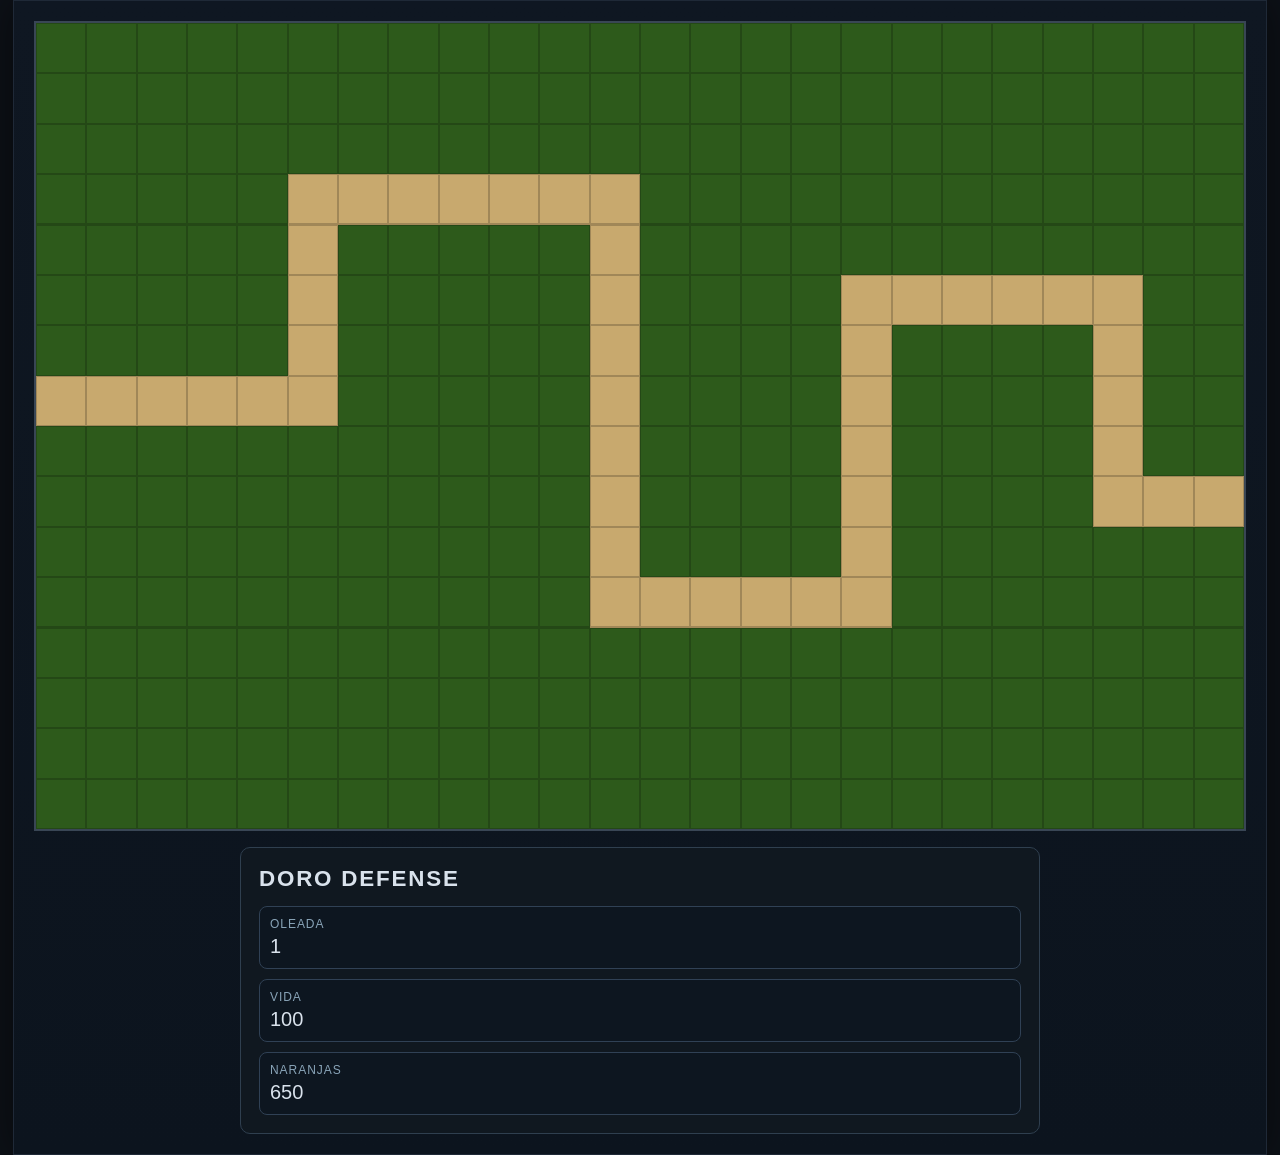
==== target/classes/index.html @ 6f1b025a "I’m doing it for real this time. I still don't know why it’s working, but I’m happy it is." ====
<!doctype html>
<html lang="en">
  <head>
    <meta charset="UTF-8" />
    <meta name="viewport" content="width=device-width, initial-scale=1.0" />
    <title>Doro Defense</title>
    <link rel="stylesheet" href="styles.css" />
  </head>
  <body>
    <div class="layout">
      <canvas id="game" width="1152" height="768"></canvas>
      <div class="sidebar">
        <h1>Doro Defense</h1>
        <div class="hud">
          <div class="card">
            <div class="label">Oleada</div>
            <div class="value">1</div>
          </div>
          <div class="card">
            <div class="label">Vida</div>
            <div class="value">100</div>
          </div>
          <div class="card">
            <div class="label">Naranjas</div>
            <div class="value">650</div>
          </div>
        </div>
      </div>
    </div>

    <script src="app.js"></script>
  </body>
</html>
---- target/classes/styles.css ----
:root {
  --bg: #0d1117;
  --panel: #101820;
  --panel-border: #2f3f4f;
  --accent: #e94560;
  --text: #d9e2ec;
  --muted: #89a4b8;
  --path: #c8a96e;
  --buildable: #2d5a1b;
  --scenery: #1a3a0a;
  --grid: #00000033;
}

* {
  box-sizing: border-box;
}

body {
  margin: 0;
  min-height: 100vh;
  display: flex;
  align-items: center;
  justify-content: center;
  background: var(--bg);
  color: var(--text);
  font-family: "Orbitron", "Segoe UI", sans-serif;
}

.layout {
  width: min(1500px, 98vw);
  display: flex;
  gap: 16px;
  padding: 20px;
  border: 1px solid #1f2937;
  background: linear-gradient(180deg, #0f1722 0%, #0c141e 100%);
  box-shadow: 0 0 40px #00000080;
}

#game {
  width: min(1152px, calc(100vw - 360px));
  height: auto;
  border: 2px solid #394655;
  background: #111;
  image-rendering: pixelated;
}

.sidebar {
  width: 280px;
  flex-shrink: 0;
  background: var(--panel);
  border: 1px solid var(--panel-border);
  border-radius: 10px;
  padding: 18px;
  display: flex;
  flex-direction: column;
  gap: 14px;
}

h1 {
  margin: 0;
  font-size: 1.4rem;
  text-transform: uppercase;
  letter-spacing: 0.08em;
}

.hud {
  display: grid;
  grid-template-columns: 1fr;
  gap: 10px;
}

.card {
  border: 1px solid #304155;
  border-radius: 8px;
  padding: 10px;
  background: #0d1620;
}

.label {
  color: var(--muted);
  font-size: 0.75rem;
  text-transform: uppercase;
  letter-spacing: 0.08em;
}

.value {
  margin-top: 4px;
  font-size: 1.25rem;
  color: var(--text);
}

.status {
  margin-top: auto;
  font-size: 0.85rem;
  color: #8fb6d8;
}

@media (max-width: 1280px) {
  .layout {
    flex-direction: column;
    align-items: center;
  }

  .sidebar {
    width: min(800px, 100%);
  }

  #game {
    width: 100%;
  }
}
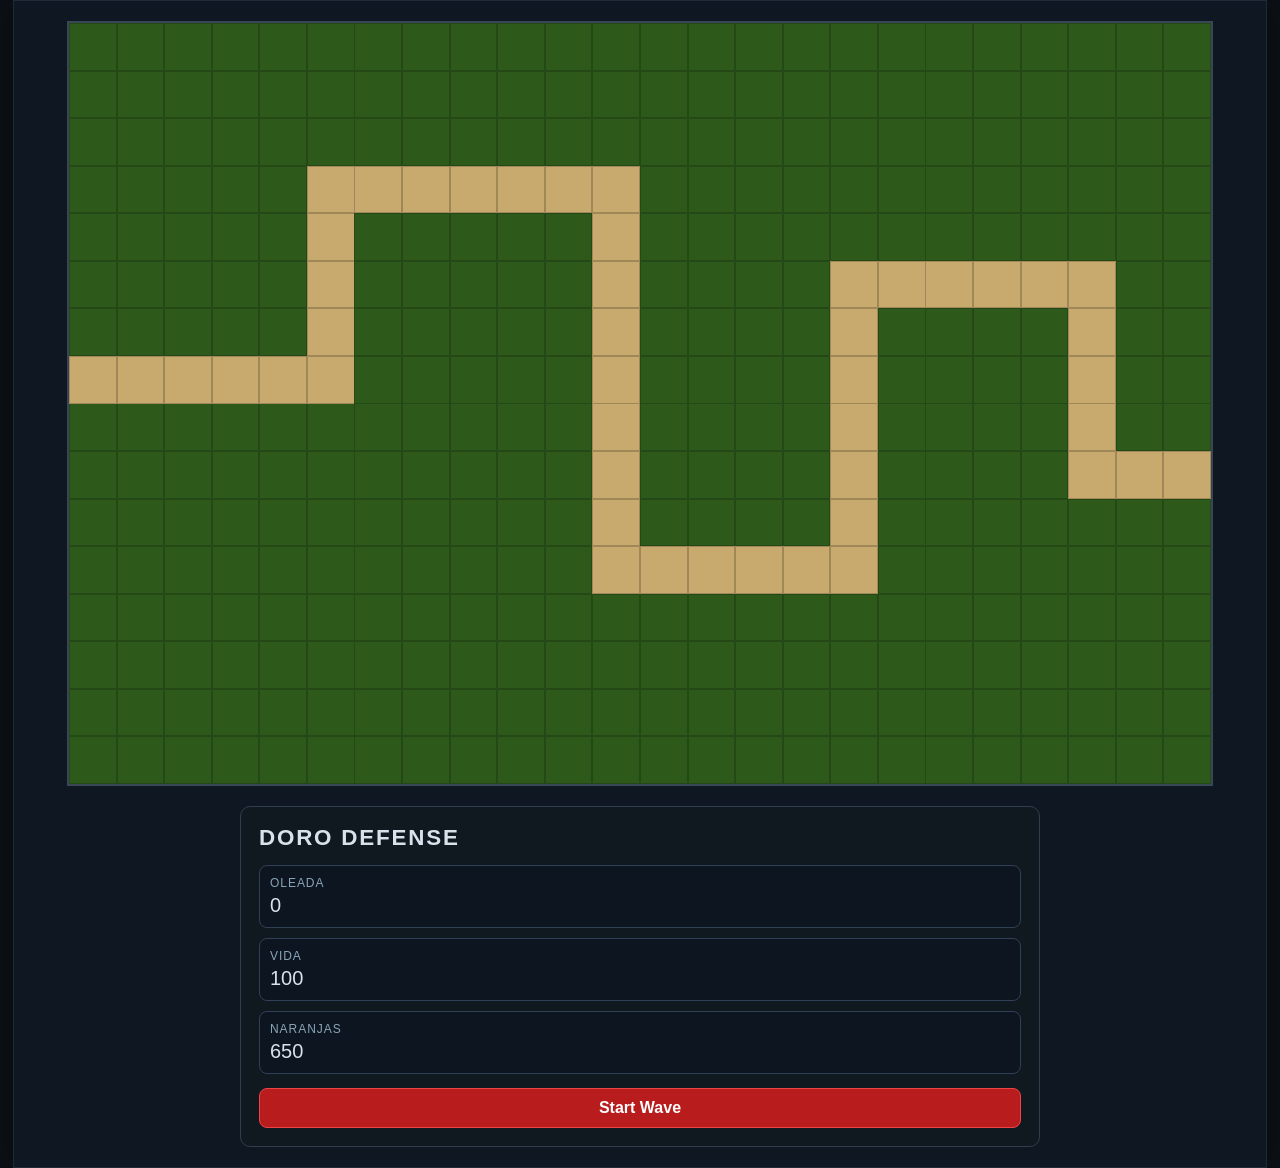
==== commit 3279a763: "feat: Implement enemy and game state management - Added EnemyDto and GameStateDto for data transfer." ====
--- a/target/classes/index.html
+++ b/target/classes/index.html
@@ -8,23 +8,27 @@
   </head>
   <body>
     <div class="layout">
-      <canvas id="game" width="1152" height="768"></canvas>
+      <div class="canvas-wrap">
+        <canvas id="game" width="1152" height="768"></canvas>
+        <div id="game-over" class="overlay hidden">Game Over</div>
+      </div>
       <div class="sidebar">
         <h1>Doro Defense</h1>
         <div class="hud">
           <div class="card">
             <div class="label">Oleada</div>
-            <div class="value">1</div>
+            <div class="value" id="hud-wave">0</div>
           </div>
           <div class="card">
             <div class="label">Vida</div>
-            <div class="value">100</div>
+            <div class="value" id="hud-lives">100</div>
           </div>
           <div class="card">
             <div class="label">Naranjas</div>
-            <div class="value">650</div>
+            <div class="value" id="hud-coins">650</div>
           </div>
         </div>
+        <button id="start-wave" class="start-wave">Start Wave</button>
       </div>
     </div>
 
--- a/target/classes/styles.css
+++ b/target/classes/styles.css
@@ -32,16 +32,39 @@
   gap: 16px;
   padding: 20px;
   border: 1px solid #1f2937;
-  background: linear-gradient(180deg, #0f1722 0%, #0c141e 100%);
+  background: #0f1722;
   box-shadow: 0 0 40px #00000080;
 }
 
 #game {
   width: min(1152px, calc(100vw - 360px));
-  height: auto;
+  max-height: 85vh;
   border: 2px solid #394655;
   background: #111;
   image-rendering: pixelated;
+}
+
+.canvas-wrap {
+  position: relative;
+  display: inline-block;
+}
+
+.overlay {
+  position: absolute;
+  inset: 0;
+  display: flex;
+  align-items: center;
+  justify-content: center;
+  font-size: clamp(2rem, 4vw, 4rem);
+  font-weight: 700;
+  color: #fca5a5;
+  background: #111827c0;
+  text-transform: uppercase;
+  letter-spacing: 0.08em;
+}
+
+.hidden {
+  display: none;
 }
 
 .sidebar {
@@ -95,6 +118,22 @@
   color: #8fb6d8;
 }
 
+.start-wave {
+  margin-top: auto;
+  border: 1px solid #ef4444;
+  background: #b91c1c;
+  color: #fff;
+  padding: 10px 12px;
+  border-radius: 8px;
+  font-size: 1rem;
+  font-weight: 700;
+  cursor: pointer;
+}
+
+.start-wave:hover {
+  filter: brightness(1.08);
+}
+
 @media (max-width: 1280px) {
   .layout {
     flex-direction: column;
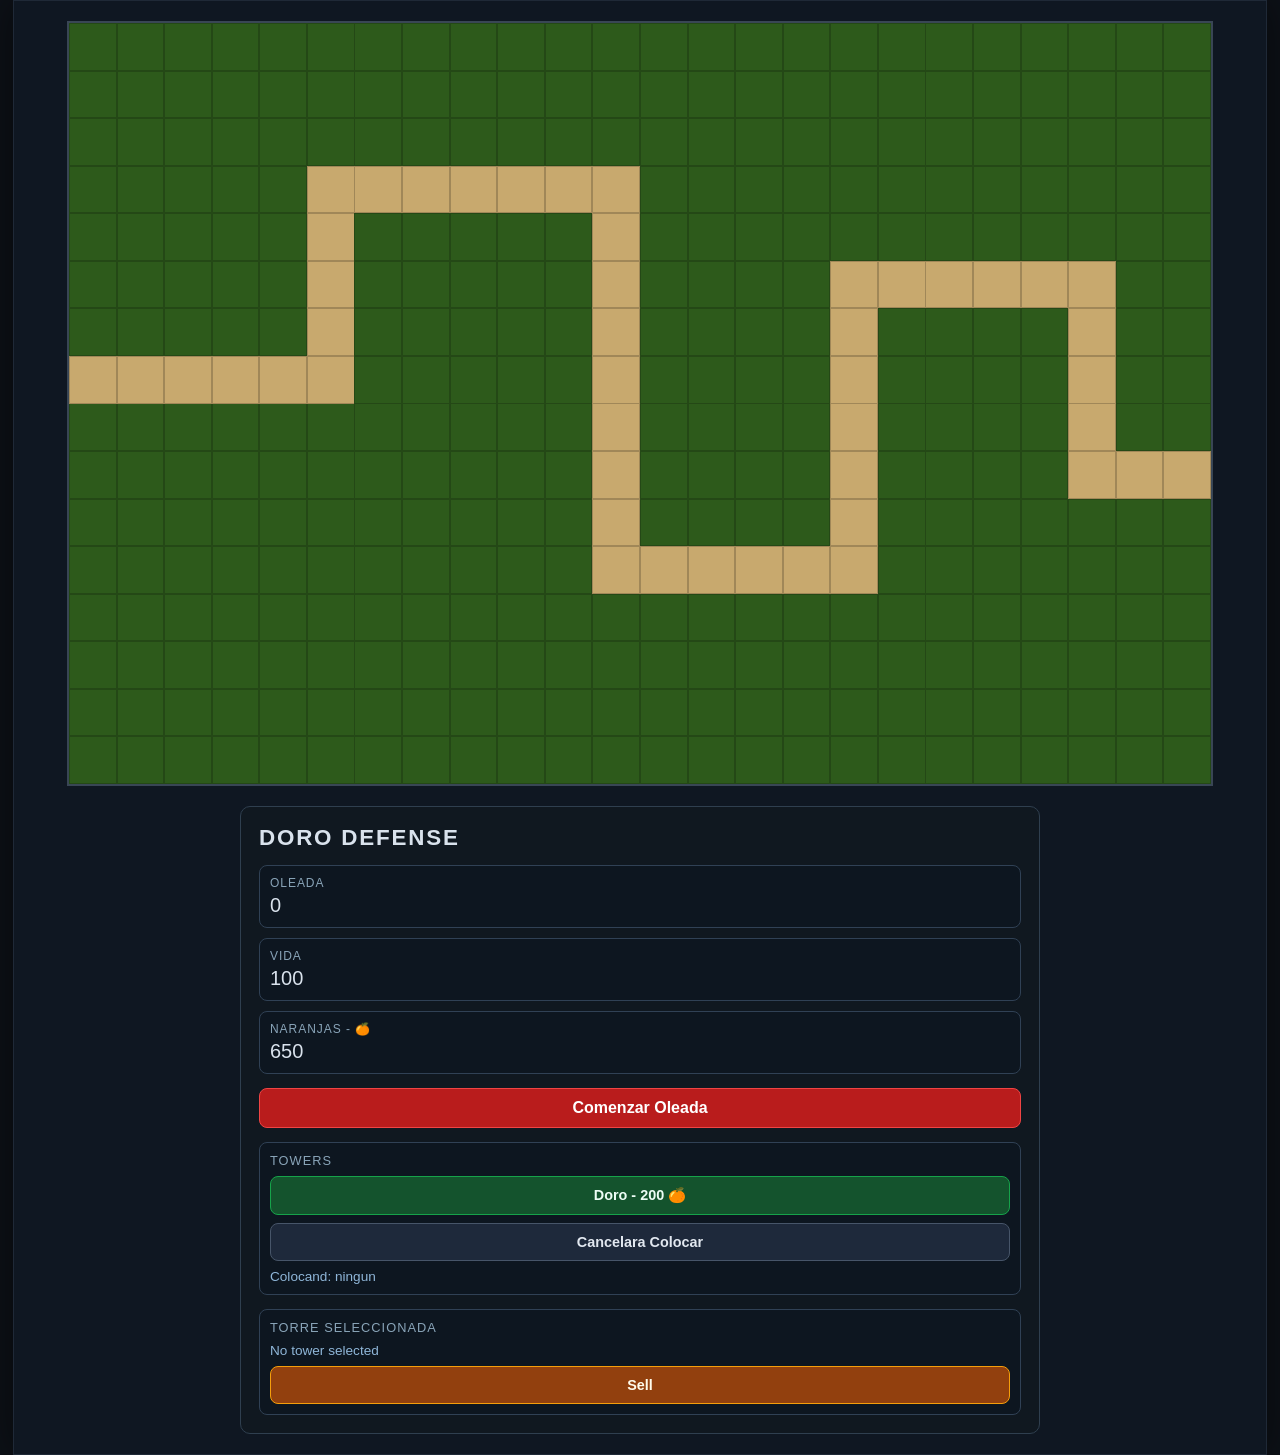
==== commit 207a2816: "feat: Add tower placement and selling functionality - Introduced `ProjectileType` enum to define dif" ====
--- a/target/classes/index.html
+++ b/target/classes/index.html
@@ -24,11 +24,26 @@
             <div class="value" id="hud-lives">100</div>
           </div>
           <div class="card">
-            <div class="label">Naranjas</div>
+            <div class="label">Naranjas - 🍊</div>
             <div class="value" id="hud-coins">650</div>
           </div>
         </div>
-        <button id="start-wave" class="start-wave">Start Wave</button>
+        <button id="start-wave" class="start-wave">Comenzar Oleada</button>
+
+        <div class="panel">
+          <div class="panel-title">Towers</div>
+          <button id="place-dart" class="tower-btn">Doro - 200 🍊</button>
+          <button id="cancel-place" class="ghost-btn">Cancelara Colocar</button>
+          <div id="build-mode" class="status">Colocando: Ninguna</div>
+        </div>
+
+        <div id="selected-panel" class="panel hidden">
+          <div class="panel-title">Torre Seleccionada</div>
+          <div id="selected-label" class="status">
+            Ninguna Torre Seleccionada
+          </div>
+          <button id="sell-button" class="sell-btn">Vender</button>
+        </div>
       </div>
     </div>
 
--- a/target/classes/styles.css
+++ b/target/classes/styles.css
@@ -134,6 +134,63 @@
   filter: brightness(1.08);
 }
 
+.panel {
+  border: 1px solid #304155;
+  border-radius: 8px;
+  background: #0d1620;
+  padding: 10px;
+  display: flex;
+  flex-direction: column;
+  gap: 8px;
+}
+
+.panel-title {
+  font-size: 0.8rem;
+  text-transform: uppercase;
+  letter-spacing: 0.08em;
+  color: var(--muted);
+}
+
+.tower-btn,
+.ghost-btn,
+.sell-btn {
+  border-radius: 8px;
+  padding: 10px 12px;
+  font-size: 0.9rem;
+  font-weight: 700;
+  cursor: pointer;
+}
+
+.tower-btn {
+  border: 1px solid #16a34a;
+  background: #14532d;
+  color: #ecfdf5;
+}
+
+.tower-btn:hover {
+  filter: brightness(1.08);
+}
+
+.ghost-btn {
+  border: 1px solid #475569;
+  background: #1e293b;
+  color: #e2e8f0;
+}
+
+.ghost-btn:hover {
+  filter: brightness(1.08);
+}
+
+.sell-btn {
+  border: 1px solid #f59e0b;
+  background: #92400e;
+  color: #fffbeb;
+}
+
+.sell-btn:hover {
+  filter: brightness(1.08);
+}
+
 @media (max-width: 1280px) {
   .layout {
     flex-direction: column;
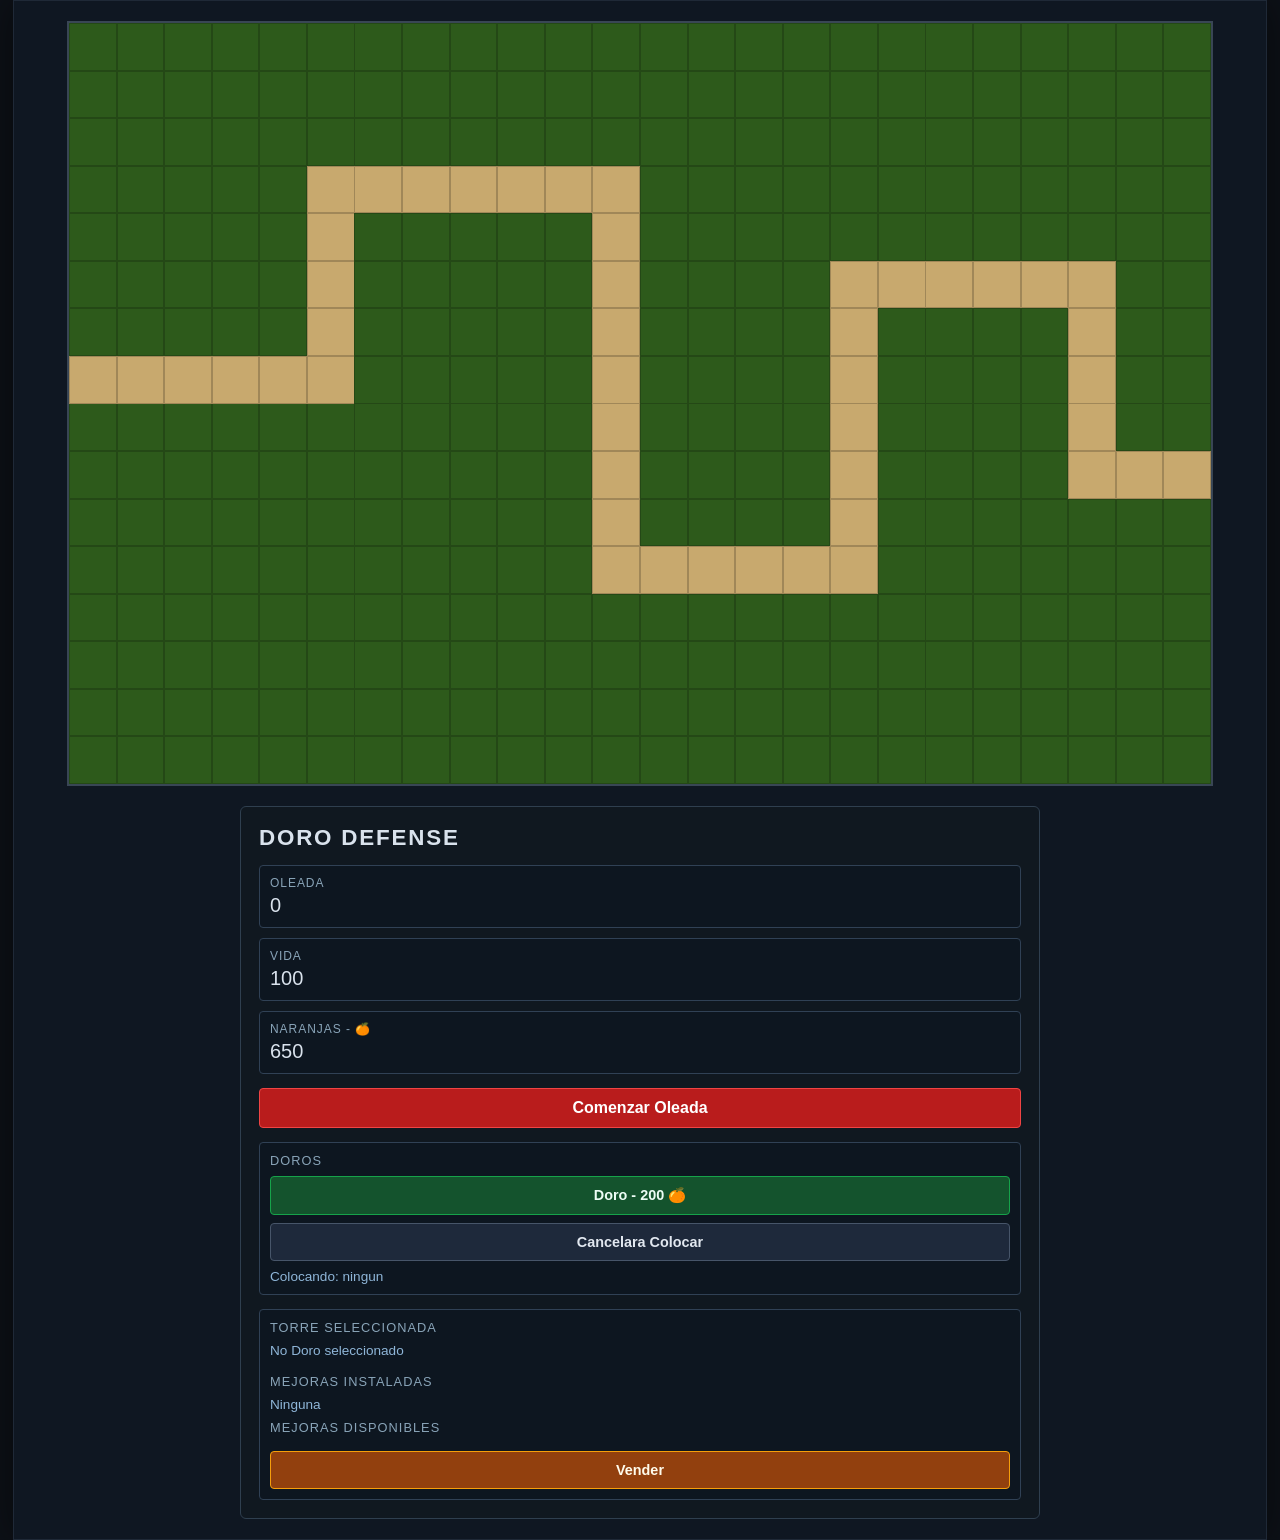
==== commit 55b37fdb: "Add tower decorators for enhanced gameplay mechanics - Implemented ExplosiveDecorator to add bomb pr" ====
--- a/target/classes/index.html
+++ b/target/classes/index.html
@@ -31,7 +31,7 @@
         <button id="start-wave" class="start-wave">Comenzar Oleada</button>
 
         <div class="panel">
-          <div class="panel-title">Towers</div>
+          <div class="panel-title">Doros</div>
           <button id="place-dart" class="tower-btn">Doro - 200 🍊</button>
           <button id="cancel-place" class="ghost-btn">Cancelara Colocar</button>
           <div id="build-mode" class="status">Colocando: Ninguna</div>
@@ -42,6 +42,11 @@
           <div id="selected-label" class="status">
             Ninguna Torre Seleccionada
           </div>
+          <div id="selected-stats" class="status"></div>
+          <div class="panel-title">Mejoras Instaladas</div>
+          <div id="installed-upgrades" class="status">Ninguna</div>
+          <div class="panel-title">Mejoras Disponibles</div>
+          <div id="available-upgrades" class="upgrade-list"></div>
           <button id="sell-button" class="sell-btn">Vender</button>
         </div>
       </div>
--- a/target/classes/styles.css
+++ b/target/classes/styles.css
@@ -72,7 +72,7 @@
   flex-shrink: 0;
   background: var(--panel);
   border: 1px solid var(--panel-border);
-  border-radius: 10px;
+  border-radius: 6px;
   padding: 18px;
   display: flex;
   flex-direction: column;
@@ -94,7 +94,7 @@
 
 .card {
   border: 1px solid #304155;
-  border-radius: 8px;
+  border-radius: 4px;
   padding: 10px;
   background: #0d1620;
 }
@@ -124,7 +124,7 @@
   background: #b91c1c;
   color: #fff;
   padding: 10px 12px;
-  border-radius: 8px;
+  border-radius: 4px;
   font-size: 1rem;
   font-weight: 700;
   cursor: pointer;
@@ -136,7 +136,7 @@
 
 .panel {
   border: 1px solid #304155;
-  border-radius: 8px;
+  border-radius: 4px;
   background: #0d1620;
   padding: 10px;
   display: flex;
@@ -153,8 +153,9 @@
 
 .tower-btn,
 .ghost-btn,
-.sell-btn {
-  border-radius: 8px;
+.sell-btn,
+.upgrade-btn {
+  border-radius: 4px;
   padding: 10px 12px;
   font-size: 0.9rem;
   font-weight: 700;
@@ -189,6 +190,41 @@
 
 .sell-btn:hover {
   filter: brightness(1.08);
+}
+
+.upgrade-list {
+  display: flex;
+  flex-direction: column;
+  gap: 6px;
+}
+
+.upgrade-chip {
+  display: block;
+  padding: 6px 8px;
+  border: 1px solid #304155;
+  border-radius: 2px;
+  color: #e2e8f0;
+  background: #111827;
+  font-size: 0.8rem;
+}
+
+.upgrade-btn {
+  border: 1px solid #0ea5e9;
+  background: #0c4a6e;
+  color: #e0f2fe;
+  text-align: left;
+}
+
+.upgrade-btn:hover {
+  filter: brightness(1.08);
+}
+
+.upgrade-btn:disabled {
+  border-color: #475569;
+  background: #1e293b;
+  color: #94a3b8;
+  cursor: not-allowed;
+  filter: none;
 }
 
 @media (max-width: 1280px) {
